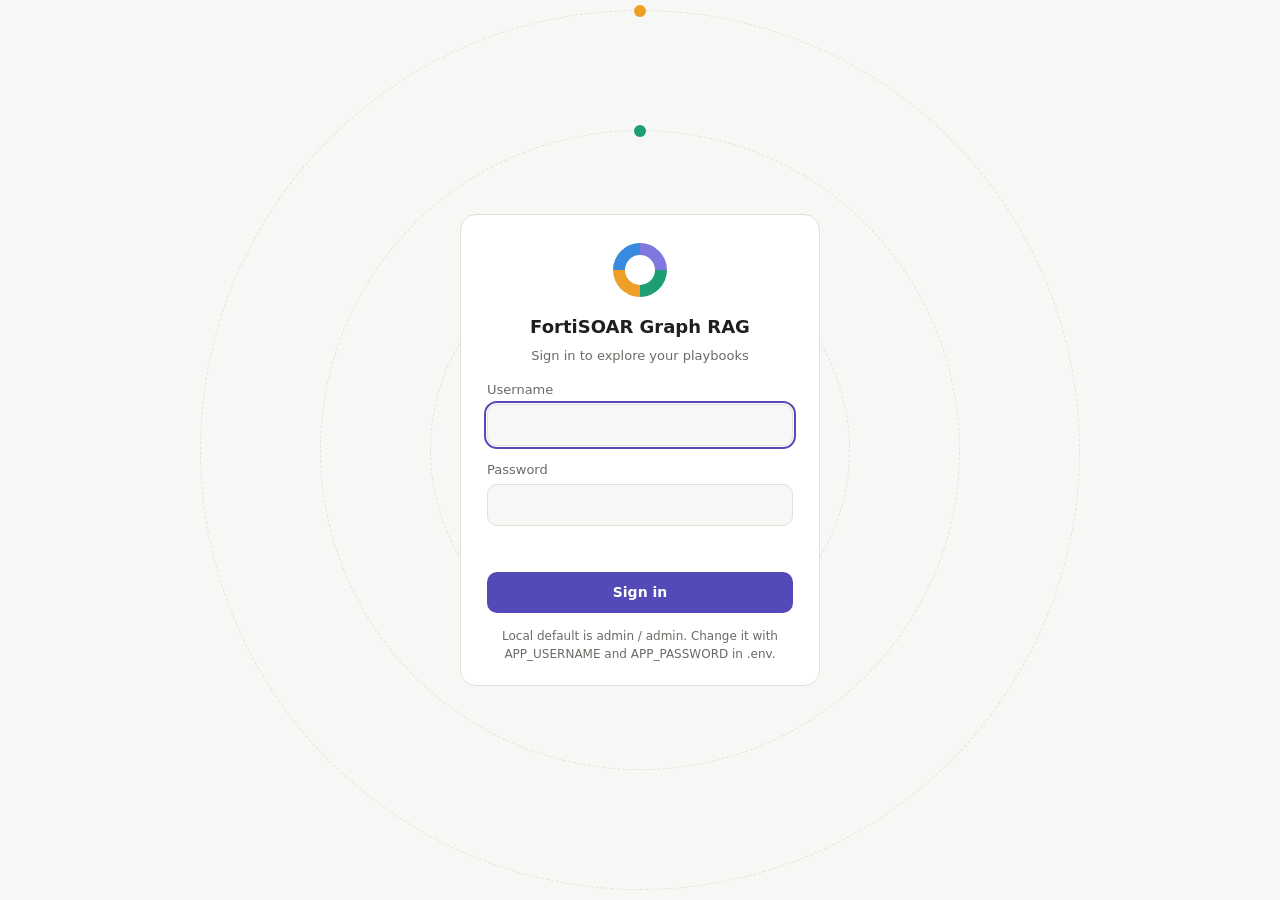
==== app/static/login.html @ 1f721c93 "first commit" ====
<!doctype html>
<html lang="en">
<head>
<meta charset="utf-8">
<meta name="viewport" content="width=device-width, initial-scale=1">
<link rel="icon" href="data:,">
<title>Sign in · FortiSOAR Graph RAG</title>
<style>
  :root { --bg: #f7f7f5; --panel: #fff; --text: #1f1f1d; --muted: #6b6a65; --border: #e2e0d8;
          --accent: #534AB7; --accent-bg: #EEEDFE; --danger: #A32D2D; --c1: #7F77DD; --c2: #1D9E75; --c3: #EF9F27; --c4: #378ADD; }
  @media (prefers-color-scheme: dark) {
    :root { --bg: #1c1c1a; --panel: #262624; --text: #ecebe6; --muted: #a3a29c; --border: #3a3a37;
            --accent: #AFA9EC; --accent-bg: #2f2b55; --danger: #F09595; }
  }
  * { box-sizing: border-box; }
  body { margin: 0; min-height: 100vh; display: grid; place-items: center; background: var(--bg); color: var(--text);
         font: 14px/1.5 system-ui, -apple-system, "Segoe UI", sans-serif; padding: 16px; overflow: hidden; }
  .orbit { position: fixed; inset: 0; pointer-events: none; display: grid; place-items: center; }
  .orbit span { position: absolute; border: 1px dashed var(--border); border-radius: 50%; }
  .orbit i { position: absolute; width: 12px; height: 12px; border-radius: 50%; top: -6px; left: calc(50% - 6px); }
  .orbit span:nth-child(1) { width: 420px; height: 420px; animation: spin 40s linear infinite; }
  .orbit span:nth-child(2) { width: 640px; height: 640px; animation: spin 70s linear infinite reverse; }
  .orbit span:nth-child(3) { width: 880px; height: 880px; animation: spin 110s linear infinite; }
  .orbit span:nth-child(1) i { background: var(--c1); } .orbit span:nth-child(2) i { background: var(--c2); }
  .orbit span:nth-child(3) i { background: var(--c3); }
  @keyframes spin { to { transform: rotate(360deg); } }
  form { position: relative; width: 100%; max-width: 360px; background: var(--panel); border: 1px solid var(--border);
         border-radius: 16px; padding: 28px 26px 22px; display: flex; flex-direction: column; gap: 14px; }
  .logo { width: 54px; height: 54px; border-radius: 50%; margin: 0 auto 2px; display: grid; place-items: center;
          background: conic-gradient(var(--c1) 0 25%, var(--c2) 0 50%, var(--c3) 0 75%, var(--c4) 0); }
  .logo::after { content: ""; width: 30px; height: 30px; border-radius: 50%; background: var(--panel); }
  h1 { font-size: 18px; font-weight: 600; margin: 0; text-align: center; }
  .sub { color: var(--muted); font-size: 13px; text-align: center; margin-top: -8px; }
  label { display: flex; flex-direction: column; gap: 5px; font-size: 13px; color: var(--muted); }
  input { padding: 10px 12px; border-radius: 10px; border: 1px solid var(--border); background: var(--bg); color: var(--text); font: inherit; }
  input:focus { outline: 2px solid var(--accent); outline-offset: 1px; }
  button { padding: 10px; border-radius: 10px; border: 0; background: var(--accent); color: var(--panel); font: inherit; font-weight: 600; cursor: pointer; }
  button:disabled { opacity: .6; cursor: wait; }
  .error { color: var(--danger); font-size: 13px; min-height: 18px; }
  .hint { color: var(--muted); font-size: 12px; text-align: center; }
  @media (prefers-reduced-motion: reduce) { .orbit span { animation: none; } }
</style>
</head>
<body>
<div class="orbit" aria-hidden="true"><span><i></i></span><span><i></i></span><span><i></i></span></div>
<form id="form" novalidate>
  <div class="logo" aria-hidden="true"></div>
  <h1>FortiSOAR Graph RAG</h1>
  <div class="sub">Sign in to explore your playbooks</div>
  <label>Username <input id="username" name="username" autocomplete="username" autofocus></label>
  <label>Password <input id="password" name="password" type="password" autocomplete="current-password"></label>
  <div class="error" id="error" role="alert"></div>
  <button id="submit" type="submit">Sign in</button>
  <div class="hint">Local default is admin / admin. Change it with APP_USERNAME and APP_PASSWORD in .env.</div>
</form>
<script>
const $ = id => document.getElementById(id);
["username", "password"].forEach(id => $(id).addEventListener("input", () => { $("error").textContent = ""; }));
$("form").addEventListener("submit", async e => {
  e.preventDefault();
  const username = $("username").value.trim(), password = $("password").value;
  if (!username || !password) { $("error").textContent = "Enter your username and password."; return; }
  $("submit").disabled = true;
  try {
    const res = await fetch("/auth/login", { method: "POST", headers: { "Content-Type": "application/json" },
                                             body: JSON.stringify({ username, password }) });
    const body = await res.json().catch(() => ({}));
    if (!res.ok) { $("error").textContent = body.detail || "Sign-in failed."; $("password").select(); return; }
    location.replace("/#home");
  } catch { $("error").textContent = "Can't reach the server."; }
  finally { $("submit").disabled = false; }
});
</script>
</body>
</html>
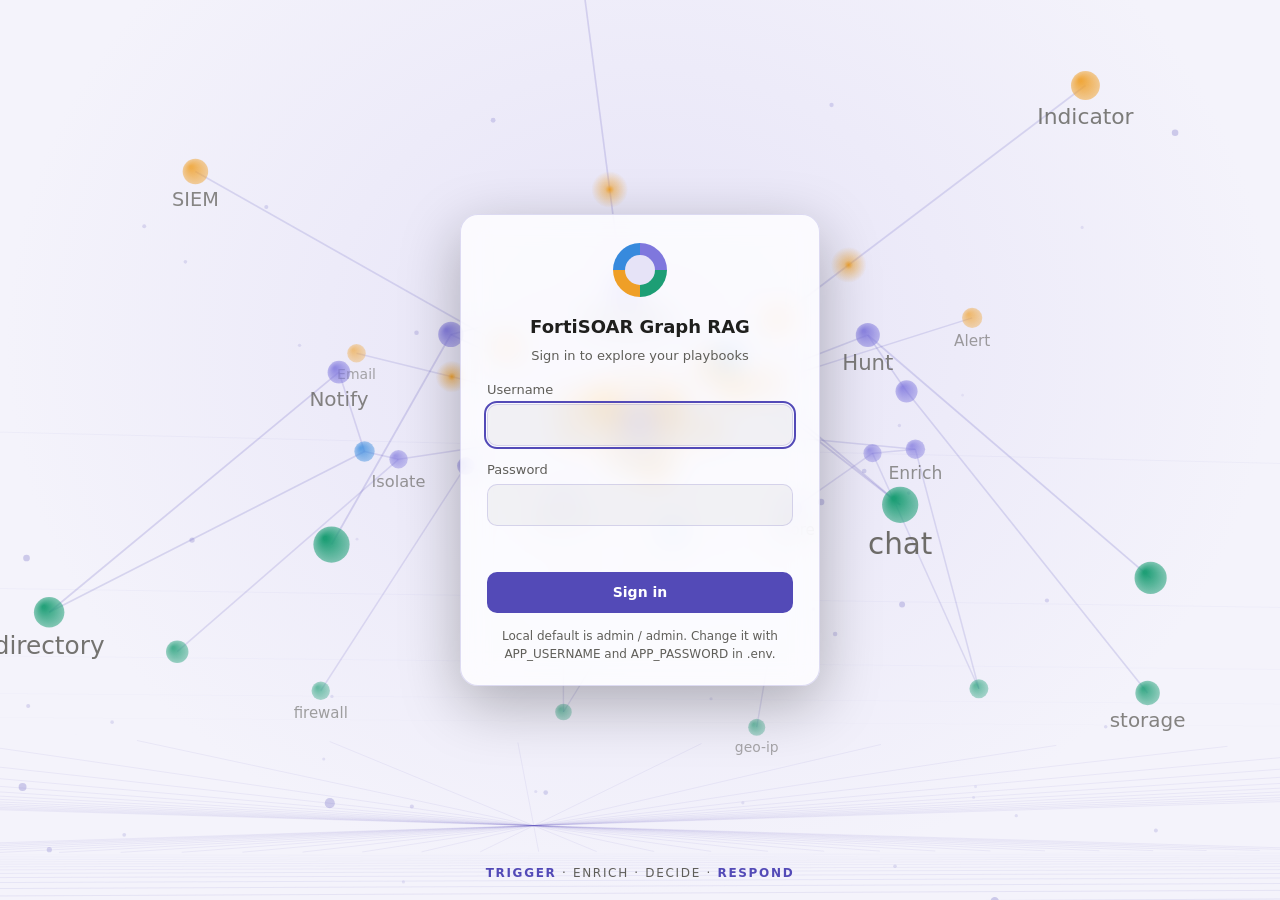
==== commit 14e5528e: "Scenarios, 3D views and richer diagrams - Diagram cards: Flowchart / Sequence / Linear / Scenarios, " ====
--- a/app/static/login.html
+++ b/app/static/login.html
@@ -4,45 +4,52 @@
 <meta charset="utf-8">
 <meta name="viewport" content="width=device-width, initial-scale=1">
 <link rel="icon" href="data:,">
+<script>try{var t=localStorage.getItem("graphrag.theme");if(t==="light"||t==="dark")document.documentElement.dataset.theme=t}catch(e){}</script>
 <title>Sign in · FortiSOAR Graph RAG</title>
 <style>
-  :root { --bg: #f7f7f5; --panel: #fff; --text: #1f1f1d; --muted: #6b6a65; --border: #e2e0d8;
-          --accent: #534AB7; --accent-bg: #EEEDFE; --danger: #A32D2D; --c1: #7F77DD; --c2: #1D9E75; --c3: #EF9F27; --c4: #378ADD; }
+  /* Everything is inline: the sign-in page loads before the app's static files are available. */
+  :root { --bg: #f4f3fb; --bg2: #e6e3f7; --panel: rgba(255,255,255,.78); --text: #1f1f1d; --muted: #5f5e59; --border: rgba(83,74,183,.18);
+          --accent: #534AB7; --accent-bg: #EEEDFE; --danger: #A32D2D; --c1: #7F77DD; --c2: #1D9E75; --c3: #EF9F27; --c4: #378ADD;
+          --grid: 83,74,183; --link: 83,74,183; --glow: 239,159,39; color-scheme: light; }
   @media (prefers-color-scheme: dark) {
-    :root { --bg: #1c1c1a; --panel: #262624; --text: #ecebe6; --muted: #a3a29c; --border: #3a3a37;
-            --accent: #AFA9EC; --accent-bg: #2f2b55; --danger: #F09595; }
-  }
+    :root:not([data-theme="light"]) { --bg: #0d0c1a; --bg2: #1b1838; --panel: rgba(30,29,40,.72); --text: #ecebe6; --muted: #a3a29c; --border: rgba(175,169,236,.22);
+            --accent: #AFA9EC; --accent-bg: #2f2b55; --danger: #F09595; --grid: 175,169,236; --link: 175,169,236; --glow: 255,196,90; color-scheme: dark; }
+  }
+  :root[data-theme="dark"] { --bg: #0d0c1a; --bg2: #1b1838; --panel: rgba(30,29,40,.72); --text: #ecebe6; --muted: #a3a29c; --border: rgba(175,169,236,.22);
+            --accent: #AFA9EC; --accent-bg: #2f2b55; --danger: #F09595; --grid: 175,169,236; --link: 175,169,236; --glow: 255,196,90; color-scheme: dark; }
   * { box-sizing: border-box; }
-  body { margin: 0; min-height: 100vh; display: grid; place-items: center; background: var(--bg); color: var(--text);
-         font: 14px/1.5 system-ui, -apple-system, "Segoe UI", sans-serif; padding: 16px; overflow: hidden; }
-  .orbit { position: fixed; inset: 0; pointer-events: none; display: grid; place-items: center; }
-  .orbit span { position: absolute; border: 1px dashed var(--border); border-radius: 50%; }
-  .orbit i { position: absolute; width: 12px; height: 12px; border-radius: 50%; top: -6px; left: calc(50% - 6px); }
-  .orbit span:nth-child(1) { width: 420px; height: 420px; animation: spin 40s linear infinite; }
-  .orbit span:nth-child(2) { width: 640px; height: 640px; animation: spin 70s linear infinite reverse; }
-  .orbit span:nth-child(3) { width: 880px; height: 880px; animation: spin 110s linear infinite; }
-  .orbit span:nth-child(1) i { background: var(--c1); } .orbit span:nth-child(2) i { background: var(--c2); }
-  .orbit span:nth-child(3) i { background: var(--c3); }
-  @keyframes spin { to { transform: rotate(360deg); } }
+  body { margin: 0; min-height: 100vh; display: grid; place-items: center; color: var(--text); padding: 16px; overflow: hidden;
+         font: 14px/1.5 system-ui, -apple-system, "Segoe UI", sans-serif;
+         background: radial-gradient(ellipse at 50% 38%, var(--bg2), var(--bg) 70%); }
+  #scene { position: fixed; inset: 0; width: 100%; height: 100%; display: block; }
+  .tagline { position: fixed; left: 0; right: 0; bottom: 18px; text-align: center; color: var(--muted); font-size: 12px; letter-spacing: .14em;
+             text-transform: uppercase; pointer-events: none; }
+  .tagline b { color: var(--accent); font-weight: 600; }
   form { position: relative; width: 100%; max-width: 360px; background: var(--panel); border: 1px solid var(--border);
-         border-radius: 16px; padding: 28px 26px 22px; display: flex; flex-direction: column; gap: 14px; }
-  .logo { width: 54px; height: 54px; border-radius: 50%; margin: 0 auto 2px; display: grid; place-items: center;
-          background: conic-gradient(var(--c1) 0 25%, var(--c2) 0 50%, var(--c3) 0 75%, var(--c4) 0); }
-  .logo::after { content: ""; width: 30px; height: 30px; border-radius: 50%; background: var(--panel); }
+         border-radius: 18px; padding: 28px 26px 22px; display: flex; flex-direction: column; gap: 14px;
+         backdrop-filter: blur(14px) saturate(1.2); -webkit-backdrop-filter: blur(14px) saturate(1.2);
+         box-shadow: 0 18px 60px rgba(0,0,0,.28), 0 0 0 1px rgba(255,255,255,.04) inset; animation: rise .6s ease-out; }
+  @keyframes rise { from { opacity: 0; transform: translateY(12px) scale(.98); } }
+  .logo { width: 54px; height: 54px; border-radius: 50%; margin: 0 auto 2px; display: grid; place-items: center; position: relative;
+          background: conic-gradient(var(--c1) 0 25%, var(--c2) 0 50%, var(--c3) 0 75%, var(--c4) 0); animation: turn 12s linear infinite; }
+  .logo::after { content: ""; width: 30px; height: 30px; border-radius: 50%; background: var(--bg2); }
+  @keyframes turn { to { transform: rotate(360deg); } }
   h1 { font-size: 18px; font-weight: 600; margin: 0; text-align: center; }
   .sub { color: var(--muted); font-size: 13px; text-align: center; margin-top: -8px; }
   label { display: flex; flex-direction: column; gap: 5px; font-size: 13px; color: var(--muted); }
-  input { padding: 10px 12px; border-radius: 10px; border: 1px solid var(--border); background: var(--bg); color: var(--text); font: inherit; }
+  input { padding: 10px 12px; border-radius: 10px; border: 1px solid var(--border); background: rgba(127,127,127,.08); color: var(--text); font: inherit; }
   input:focus { outline: 2px solid var(--accent); outline-offset: 1px; }
-  button { padding: 10px; border-radius: 10px; border: 0; background: var(--accent); color: var(--panel); font: inherit; font-weight: 600; cursor: pointer; }
+  button { padding: 10px; border-radius: 10px; border: 0; background: var(--accent); color: #fff; font: inherit; font-weight: 600; cursor: pointer; }
+  :root[data-theme="dark"] button { color: #1b1838; }
+  @media (prefers-color-scheme: dark) { :root:not([data-theme="light"]) button { color: #1b1838; } }
   button:disabled { opacity: .6; cursor: wait; }
   .error { color: var(--danger); font-size: 13px; min-height: 18px; }
   .hint { color: var(--muted); font-size: 12px; text-align: center; }
-  @media (prefers-reduced-motion: reduce) { .orbit span { animation: none; } }
+  @media (prefers-reduced-motion: reduce) { .logo, form { animation: none; } }
 </style>
 </head>
 <body>
-<div class="orbit" aria-hidden="true"><span><i></i></span><span><i></i></span><span><i></i></span></div>
+<canvas id="scene" aria-hidden="true"></canvas>
 <form id="form" novalidate>
   <div class="logo" aria-hidden="true"></div>
   <h1>FortiSOAR Graph RAG</h1>
@@ -53,6 +60,7 @@
   <button id="submit" type="submit">Sign in</button>
   <div class="hint">Local default is admin / admin. Change it with APP_USERNAME and APP_PASSWORD in .env.</div>
 </form>
+<div class="tagline" aria-hidden="true"><b>Trigger</b> · Enrich · Decide · <b>Respond</b></div>
 <script>
 const $ = id => document.getElementById(id);
 ["username", "password"].forEach(id => $(id).addEventListener("input", () => { $("error").textContent = ""; }));
@@ -70,6 +78,144 @@
   } catch { $("error").textContent = "Can't reach the server."; }
   finally { $("submit").disabled = false; }
 });
+
+/* Background: a slowly turning 3D automation network drawn on a 2D canvas (own perspective projection, no library).
+   Triggers feed the SOAR hub, the hub fans out to playbook steps, steps call connector actions; data packets travel
+   the links in that direction and each node flashes as a packet arrives. A perspective grid scrolls underneath. */
+(() => {
+  const cv = $("scene"), ctx = cv.getContext("2d");
+  const still = matchMedia("(prefers-reduced-motion: reduce)").matches;
+  let W = 0, H = 0, dpr = 1, colors = {};
+  const css = n => getComputedStyle(document.documentElement).getPropertyValue(n).trim();
+  function readColors() {
+    colors = { c1: css("--c1"), c2: css("--c2"), c3: css("--c3"), c4: css("--c4"), text: css("--text"), muted: css("--muted"),
+               grid: css("--grid"), link: css("--link"), glow: css("--glow") };
+  }
+  function resize() {
+    dpr = Math.min(2, devicePixelRatio || 1);
+    W = innerWidth; H = innerHeight;
+    cv.width = W * dpr; cv.height = H * dpr;
+    ctx.setTransform(dpr, 0, 0, dpr, 0, 0);
+    readColors();
+  }
+
+  // ---- the network (deterministic, so it looks the same every visit)
+  let seed = 7;
+  const rnd = () => (seed = (seed * 16807) % 2147483647) / 2147483647;
+  const nodes = [], links = [];
+  const add = (x, y, z, r, color, label) => (nodes.push({ x, y, z, r, color, label, flash: 0, out: [] }), nodes.length - 1);
+  const link = (a, b) => { links.push({ a, b }); nodes[a].out.push(links.length - 1); };
+  const ring = (n, radius, y, jitter, phase = 0) => Array.from({ length: n }, (_, i) => {
+    const t = phase + i / n * Math.PI * 2;
+    return [Math.cos(t) * radius + (rnd() - .5) * jitter, y + (rnd() - .5) * jitter, Math.sin(t) * radius + (rnd() - .5) * jitter];
+  });
+  function build() {
+    const hub = add(0, 0, 0, 13, "c1", "SOAR");
+    const triggers = ["Alert", "Incident", "Email", "SIEM", "EDR", "Indicator"];
+    const steps = ["Enrich", "Lookup", "Score", "Decide", "Approve", "Contain", "Isolate", "Block", "Notify", "Ticket", "Update", "Close", "Hunt", "Report"];
+    const actions = ["reputation", "geo-ip", "sandbox", "firewall", "endpoint", "directory", "mail purge", "chat", "case", "storage"];
+    const T = ring(triggers.length, 330, -150, 40, .3).map((p, i) => add(...p, 7, "c3", triggers[i]));
+    const S = ring(steps.length, 205, 10, 50).map((p, i) => add(...p, 6, i % 4 === 3 ? "c4" : "c1", i % 2 ? null : steps[i]));
+    const C = ring(actions.length, 360, 170, 60, .5).map((p, i) => add(...p, 6.5, "c2", i % 2 ? actions[i] : null));
+    T.forEach(t => link(t, hub));
+    S.forEach((s, i) => { if (i % 3 === 0) link(hub, s); });
+    S.forEach((s, i) => { if (i % 3 !== 2 && i + 1 < S.length) link(s, S[i + 1]); });
+    S.forEach((s, i) => link(s, C[Math.floor(i * C.length / S.length)]));
+    // a little ambient dust around the network
+    for (let i = 0; i < 70; i++) add((rnd() - .5) * 1100, (rnd() - .5) * 700, (rnd() - .5) * 1100, 1.2, "dust", null);
+  }
+  build();
+  const starts = links.map((l, i) => i).filter(i => nodes[links[i].b].label === "SOAR");  // packets start at the triggers
+  const packets = Array.from({ length: 26 }, (_, i) => ({ link: starts[i % starts.length], t: rnd(), speed: .25 + rnd() * .25 }));
+
+  // ---- camera
+  let rotY = 0, tiltX = -.32, mx = 0, my = 0, px = 0, py = 0, gridShift = 0;
+  addEventListener("pointermove", e => { mx = (e.clientX / W - .5); my = (e.clientY / H - .5); });
+  function project(x, y, z) {
+    const cy = Math.cos(rotY + px * .5), sy = Math.sin(rotY + px * .5);
+    let X = x * cy - z * sy, Z = x * sy + z * cy;
+    const ct = Math.cos(tiltX + py * .25), st = Math.sin(tiltX + py * .25);
+    let Y = y * ct - Z * st; Z = y * st + Z * ct;
+    const dist = 900, f = Math.min(W * .95, H * 1.35), s = f / (Z + dist);  // fills wide screens around the card
+    return { x: W / 2 + X * s, y: H * .47 + Y * s, s, z: Z };
+  }
+  const rgba = (rgb, a) => `rgba(${rgb},${a})`;
+  const hexA = (hex, a) => {
+    const n = parseInt(hex.replace("#", ""), 16);
+    return Number.isFinite(n) ? `rgba(${n >> 16},${(n >> 8) & 255},${n & 255},${a})` : hex;
+  };
+
+  function grid() {  // perspective floor that scrolls towards the viewer
+    const y = 330, span = 1600, step = 110;
+    ctx.lineWidth = 1;
+    for (let gx = -span; gx <= span; gx += step) {
+      const a = project(gx, y, -span), b = project(gx, y, span);
+      ctx.strokeStyle = rgba(colors.grid, .07); ctx.beginPath(); ctx.moveTo(a.x, a.y); ctx.lineTo(b.x, b.y); ctx.stroke();
+    }
+    for (let gz = -span + (gridShift % step); gz <= span; gz += step) {
+      const a = project(-span, y, gz), b = project(span, y, gz);
+      const fade = Math.max(0, Math.min(1, (span - Math.abs(gz)) / span));
+      ctx.strokeStyle = rgba(colors.grid, .1 * fade); ctx.beginPath(); ctx.moveTo(a.x, a.y); ctx.lineTo(b.x, b.y); ctx.stroke();
+    }
+  }
+  function frame(now) {
+    const dt = Math.min(.05, (now - (frame.last || now)) / 1000);
+    frame.last = now;
+    if (!still) { rotY += dt * .07; gridShift += dt * 40; }
+    px += (mx - px) * .04; py += (my - py) * .04;
+    ctx.clearRect(0, 0, W, H);
+    grid();
+    const P = nodes.map(n => project(n.x, n.y, n.z));
+    const depth = p => Math.max(.15, Math.min(1, 1.15 - (p.z + 500) / 1300));  // far = fainter
+    // links
+    for (const l of links) {
+      const a = P[l.a], b = P[l.b], d = (depth(a) + depth(b)) / 2;
+      ctx.strokeStyle = rgba(colors.link, .16 * d + .04); ctx.lineWidth = .8 + d;
+      ctx.beginPath(); ctx.moveTo(a.x, a.y); ctx.lineTo(b.x, b.y); ctx.stroke();
+    }
+    // packets: travel source -> target, then carry on along one of the target's outgoing links
+    for (const k of packets) {
+      if (!still) k.t += dt * k.speed;
+      if (k.t >= 1) {
+        const l = links[k.link], next = nodes[l.b].out;
+        nodes[l.b].flash = 1;
+        k.t = 0;
+        k.link = next.length ? next[Math.floor(rnd() * next.length)] : starts[Math.floor(rnd() * starts.length)];
+      }
+      const l = links[k.link], a = P[l.a], b = P[l.b];
+      const x = a.x + (b.x - a.x) * k.t, y = a.y + (b.y - a.y) * k.t, d = (depth(a) + depth(b)) / 2, r = 2 + 3 * d;
+      const g = ctx.createRadialGradient(x, y, 0, x, y, r * 4);
+      g.addColorStop(0, rgba(colors.glow, .95)); g.addColorStop(.25, rgba(colors.glow, .5)); g.addColorStop(1, rgba(colors.glow, 0));
+      ctx.fillStyle = g; ctx.beginPath(); ctx.arc(x, y, r * 4, 0, Math.PI * 2); ctx.fill();
+    }
+    // nodes, far to near
+    const order = nodes.map((n, i) => i).sort((i, j) => P[j].z - P[i].z);
+    ctx.textAlign = "center";
+    for (const i of order) {
+      const n = nodes[i], p = P[i], d = depth(p);
+      if (n.color === "dust") { ctx.fillStyle = rgba(colors.grid, .25 * d); ctx.beginPath(); ctx.arc(p.x, p.y, n.r * p.s * 1.4, 0, Math.PI * 2); ctx.fill(); continue; }
+      const base = colors[n.color], r = n.r * p.s * 1.25;
+      if (n.flash > 0) {  // arrival flash
+        ctx.fillStyle = rgba(colors.glow, .35 * n.flash);
+        ctx.beginPath(); ctx.arc(p.x, p.y, r * (1.8 + 1.6 * (1 - n.flash)), 0, Math.PI * 2); ctx.fill();
+        if (!still) n.flash = Math.max(0, n.flash - dt * 1.6);
+      }
+      const g = ctx.createRadialGradient(p.x - r * .35, p.y - r * .35, r * .1, p.x, p.y, r);
+      g.addColorStop(0, hexA(base, .95 * d + .05)); g.addColorStop(1, hexA(base, .55 * d));
+      ctx.fillStyle = g; ctx.beginPath(); ctx.arc(p.x, p.y, r, 0, Math.PI * 2); ctx.fill();
+      if (n.label && d > .35) {
+        ctx.font = `${n.label === "SOAR" ? 600 : 500} ${Math.max(9, 11 * p.s * 1.2)}px system-ui, sans-serif`;
+        ctx.fillStyle = hexA(colors.muted, .9 * d);
+        ctx.fillText(n.label, p.x, p.y + r + 12 * p.s + 4);
+      }
+    }
+    if (!still) requestAnimationFrame(frame);
+  }
+  resize();
+  addEventListener("resize", () => { resize(); if (still) frame(performance.now()); });
+  matchMedia("(prefers-color-scheme: dark)").addEventListener("change", readColors);
+  requestAnimationFrame(frame);
+})();
 </script>
 </body>
 </html>
